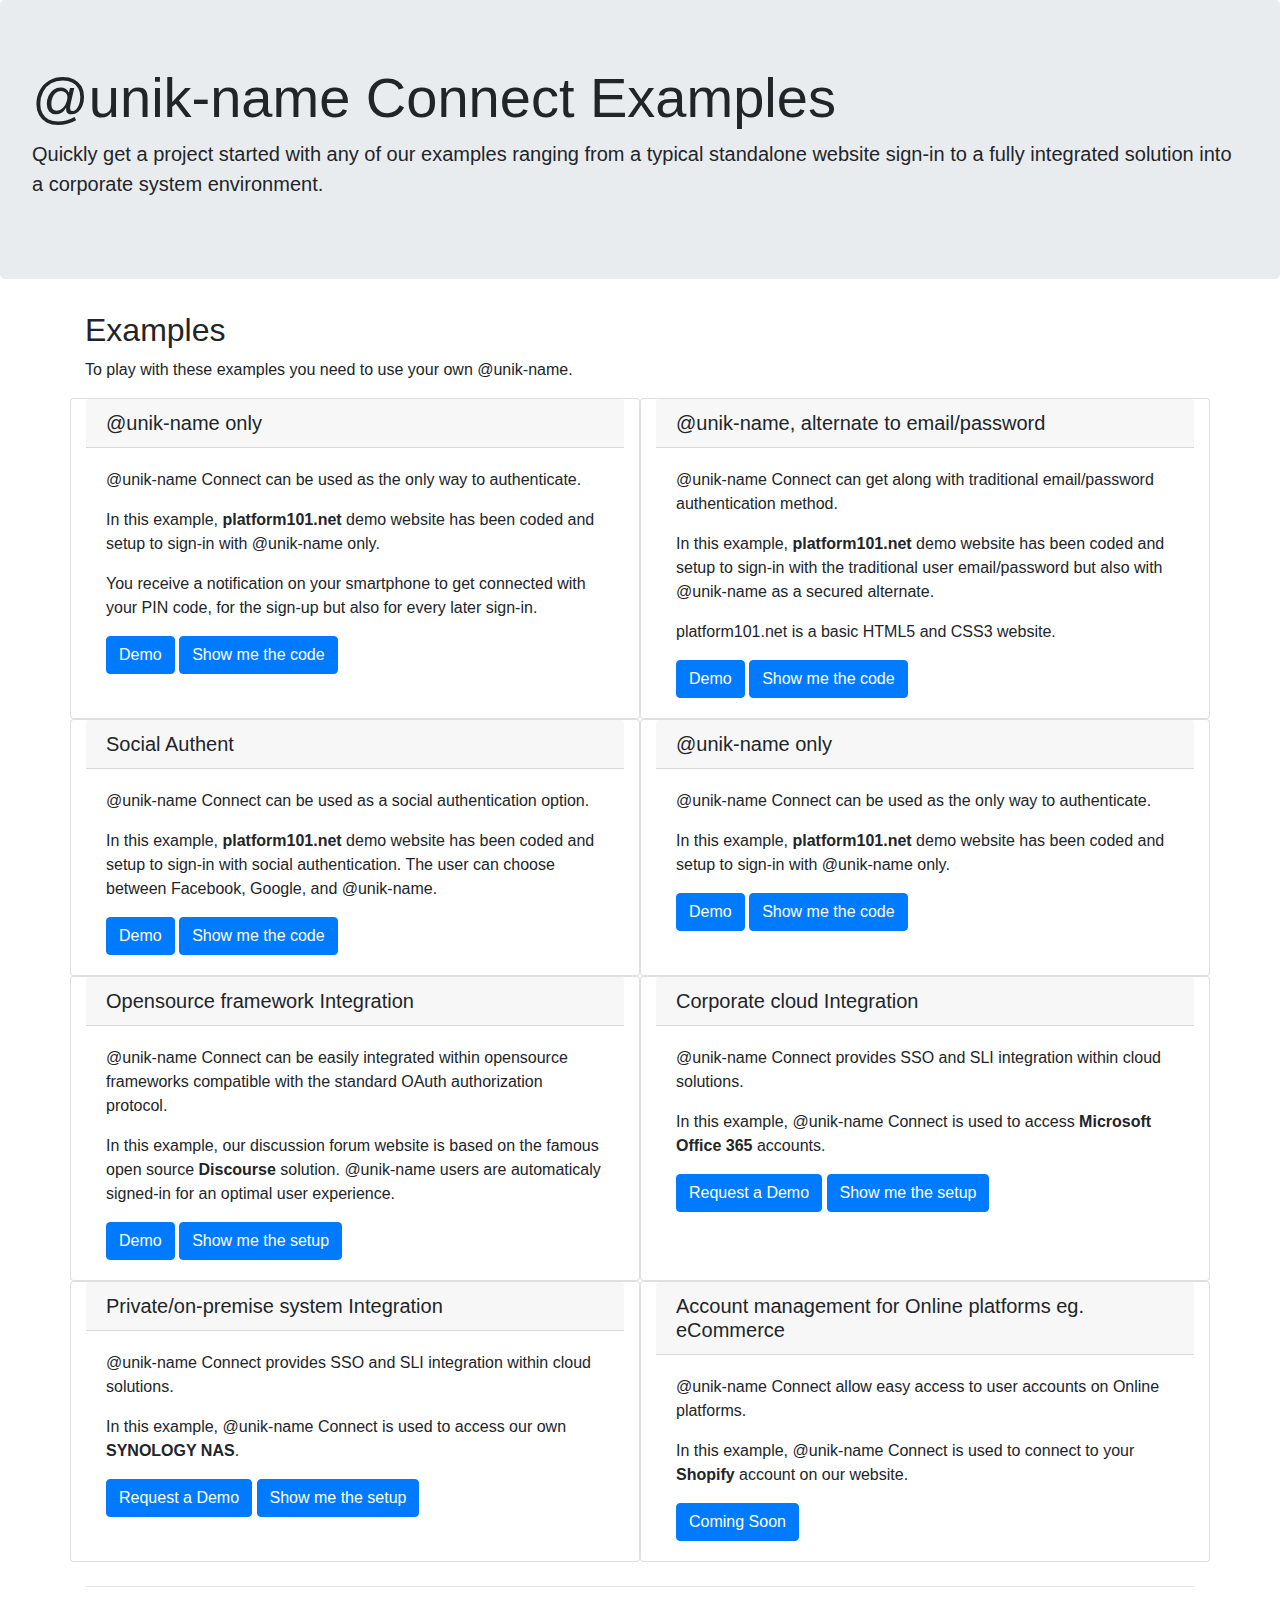
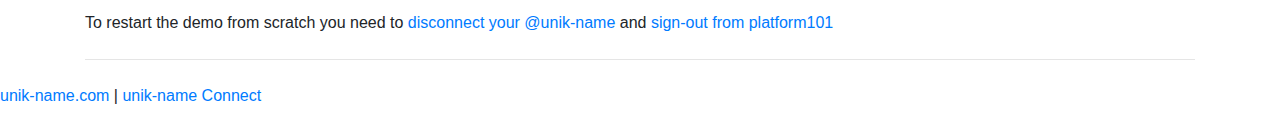
==== examples.html @ 547b2e76 "upgrade showcase & examples" ====
<!DOCTYPE html>

<html lang="en">
  <head>
    <meta charset="utf-8" />
    <meta name="description" content="@unik-name Connect Examples" />
    <meta
      name="keywords"
      content="identity,best ux,plug in,uns,simplicity,crypto simplicity,cybersecurity,security,naming system,universal protocol,public address,digital identifier,blockchain transactions,decentralized applications,decentralized economy,space elephant, human-readable address,crypto exchange,crypto wallet,transactions error"
    />
    <meta property="og:locale" content="en_UK" />
    <meta property="og:type" content="website" />
    <meta property="og:title" content="@unik-name Connect Examples" />
    <title>@unik-name Connect Examples</title>
    <meta property="og:description" content="@unik-name Connect Examples" />

    <meta name="viewport" content="width=device-width, initial-scale=1.0, maximum-scale=1.0, user-scalable=no" />

    <!-- Boostrap -->
    <link
      rel="stylesheet"
      href="https://cdn.jsdelivr.net/npm/bootstrap@4.3.1/dist/css/bootstrap.min.css"
      integrity="sha256-YLGeXaapI0/5IgZopewRJcFXomhRMlYYjugPLSyNjTY="
      crossorigin="anonymous"
    />
    <link rel="stylesheet" type="text/css" href="./styles/style.css">
  </head>

  <body>
    <div class="jumbotron">
      <h1 class="display-4">@unik-name Connect Examples</h1>
      <p class="lead">
        Quickly get a project started with any of our examples ranging from a typical standalone website sign-in to a fully integrated solution into a corporate system environment.
      </p>
    </div>
    <div class="container">
        <div class="row">
          <div class="col">
            <h2>Examples</h2>
            <p>To play with these examples you need to use your own @unik-name.</p>
            <p></p>
          </div>
        </div>

        <div class="row">

            <!-- 1A (blue) @unik-name only, Every time authentication setup -->
            <div id="exemple1d" class="card col-12 col-lg-6">
                <h5 class="card-header">@unik-name only</h5>
                <div class="card-body">
                <p>@unik-name Connect can be used as the only way to authenticate. </p>
                <p>In this example, <b>platform101.net</b> demo website has been coded and setup to sign-in with @unik-name only.</p>
                <P>You receive a notification on your smartphone to get connected with your PIN code, for the sign-up but also for every later sign-in.</P>
                <a href="https://demo-auth.labs.spacelephant.org/?social=false&sli=false" class="btn btn-primary" target="_blank" rel="noopener">Demo</a>
                <a href="#" class="btn btn-primary" target="_blank" rel="noopener">Show me the code</a>
                <!-- ajouter exemple de code-->
                </div>
            </div>

            <!-- 1A alternate to email/password -->
            <div id="exemple1a" class="card col-12 col-lg-6">
                <h5 class="card-header">@unik-name, alternate to email/password</h5>
                <div class="card-body">
                <p>
                    @unik-name Connect can get along with traditional email/password authentication method.</p>
                <p>
                    In this example, <b>platform101.net</b> demo website has been coded and setup to sign-in with the traditional user email/password but also with @unik-name as a secured alternate.
                </p><p>platform101.net is a basic HTML5 and CSS3 website.</p>
                <a href="https://demo-auth.labs.spacelephant.org/?social=false&emailpwd=true" class="btn btn-primary" target="_blank" rel="noopener">Demo</a>
                <a href="#" class="btn btn-primary" target="_blank" rel="noopener">Show me the code</a>
                <!-- ajouter exemple de code-->
                </div>
            </div>

            <!-- 1B Social Authent -->
            <div id="exemple1b" class="card col-12 col-lg-6">
            <h5 class="card-header">Social Authent</h5>
            <div class="card-body">
                <p>
                @unik-name Connect can be used as a social authentication option.</p>
                <p>
                In this example, <b>platform101.net</b> demo website has been coded and setup to sign-in with social authentication. The user can choose between Facebook, Google, and @unik-name.</p>
                <a href="https://demo-auth.labs.spacelephant.org/" class="btn btn-primary" target="_blank" rel="noopener">Demo</a>
                <a href="#" class="btn btn-primary" target="_blank" rel="noopener">Show me the code</a>
                <!-- ajouter exemple de code-->
            </div>
            </div>

            <!-- 1C @unik-name only -->
            <div id="exemple1c" class="card col-12 col-lg-6">
                <h5 class="card-header">@unik-name only</h5>
                <div class="card-body">
                    <p>
                @unik-name Connect can be used as the only way to authenticate.</p>
                <p>
                In this example, <b>platform101.net</b> demo website has been coded and setup to sign-in with @unik-name only.</p>
                <a href="https://demo-auth.labs.spacelephant.org/?social=false" class="btn btn-primary" target="_blank" rel="noopener">Demo</a>
                <a href="#" class="btn btn-primary" target="_blank" rel="noopener">Show me the code</a>
                <!-- ajouter exemple de code-->
            </div>
            </div>

            <!-- 2 opensource frameworks -->
            <div id="exemple2" class="card col-12 col-lg-6">
                <h5 class="card-header">Opensource framework Integration</h5>
                <div class="card-body">
                <p>
                @unik-name Connect can be easily integrated within opensource frameworks compatible with the standard OAuth authorization protocol.</p>
                <p>
                In this example, our discussion forum website is based on the famous open source <b>Discourse</b> solution. @unik-name users are automaticaly signed-in for an optimal user experience.</p>
                <a href="https://forum.unik-name.com" class="btn btn-primary" target="_blank" rel="noopener">Demo</a>
                <a href="#" class="btn btn-primary" target="_blank" rel="noopener">Show me the setup</a>
                <!-- ajouter exemple de code-->
            </div>
            </div>

            <!-- 3 cloud intergation -->
            <div id="exemple3" class="card col-12 col-lg-6">
                <h5 class="card-header">Corporate cloud Integration</h5>
                <div class="card-body">
                <p>
                @unik-name Connect provides SSO and SLI integration within cloud solutions.</p>
                <p>
                In this example, @unik-name Connect is used to access <b>Microsoft Office 365</b> accounts.</p>
                <a href="#" class="btn btn-primary" target="_blank" rel="noopener">Request a Demo</a>
                <a href="#" class="btn btn-primary" target="_blank" rel="noopener">Show me the setup</a>
            </div>
            </div>

            <!-- 4 on-premise intergation -->
            <div id="exemple4" class="card col-12 col-lg-6">
                <h5 class="card-header">Private/on-premise system Integration</h5>
                <div class="card-body">
                <p>
                @unik-name Connect provides SSO and SLI integration within cloud solutions.</p>
                <p>
                In this example, @unik-name Connect is used to access our own <b>SYNOLOGY NAS</b>.</p>
                <a href="#" class="btn btn-primary" target="_blank" rel="noopener">Request a Demo</a>
                <a href="#" class="btn btn-primary" target="_blank" rel="noopener">Show me the setup</a>
            </div>
            </div>

            <!-- 5 online store -->
            <div id="exemple5" class="card col-12 col-lg-6">
                <h5 class="card-header">Account management for Online platforms eg. eCommerce</h5>
                <div class="card-body">
                <p>
                @unik-name Connect allow easy access to user accounts on Online platforms.</p>
                <p>
                In this example, @unik-name Connect is used to connect to your <b>Shopify</b> account on our website.</p>
                <a href="#" class="btn btn-primary" target="_blank" rel="noopener">Coming Soon</a>
                </div>
            </div>


            <!--<div class="card col-12 col-sm-6 col-lg-4">
            <h5 class="card-header">Featured</h5>
            <div class="card-body">
                <h5 class="card-title">Special title treatment</h5>
                <p class="card-text">With supporting text below as a natural lead-in to additional content.</p>
                <a href="#" class="btn btn-primary">Go somewhere</a>
            </div>
            </div>-->
            <div class="col">
                <hr class="my-4" />
                <p>To restart the demo from scratch you need to <a href="#" role="button">disconnect your @unik-name</a> and <a href="#" role="button">sign-out from platform101</a></p>
                <hr class="my-4" />
            </div>
        </div>
    </div>
    <footer>
      <p>
      <a href="http://www.unik-name.com" target="_blank">unik-name.com</a>&nbsp;|&nbsp;<a href="/">unik-name Connect</a>
    </p>
  </footer>
  </body>
</html>
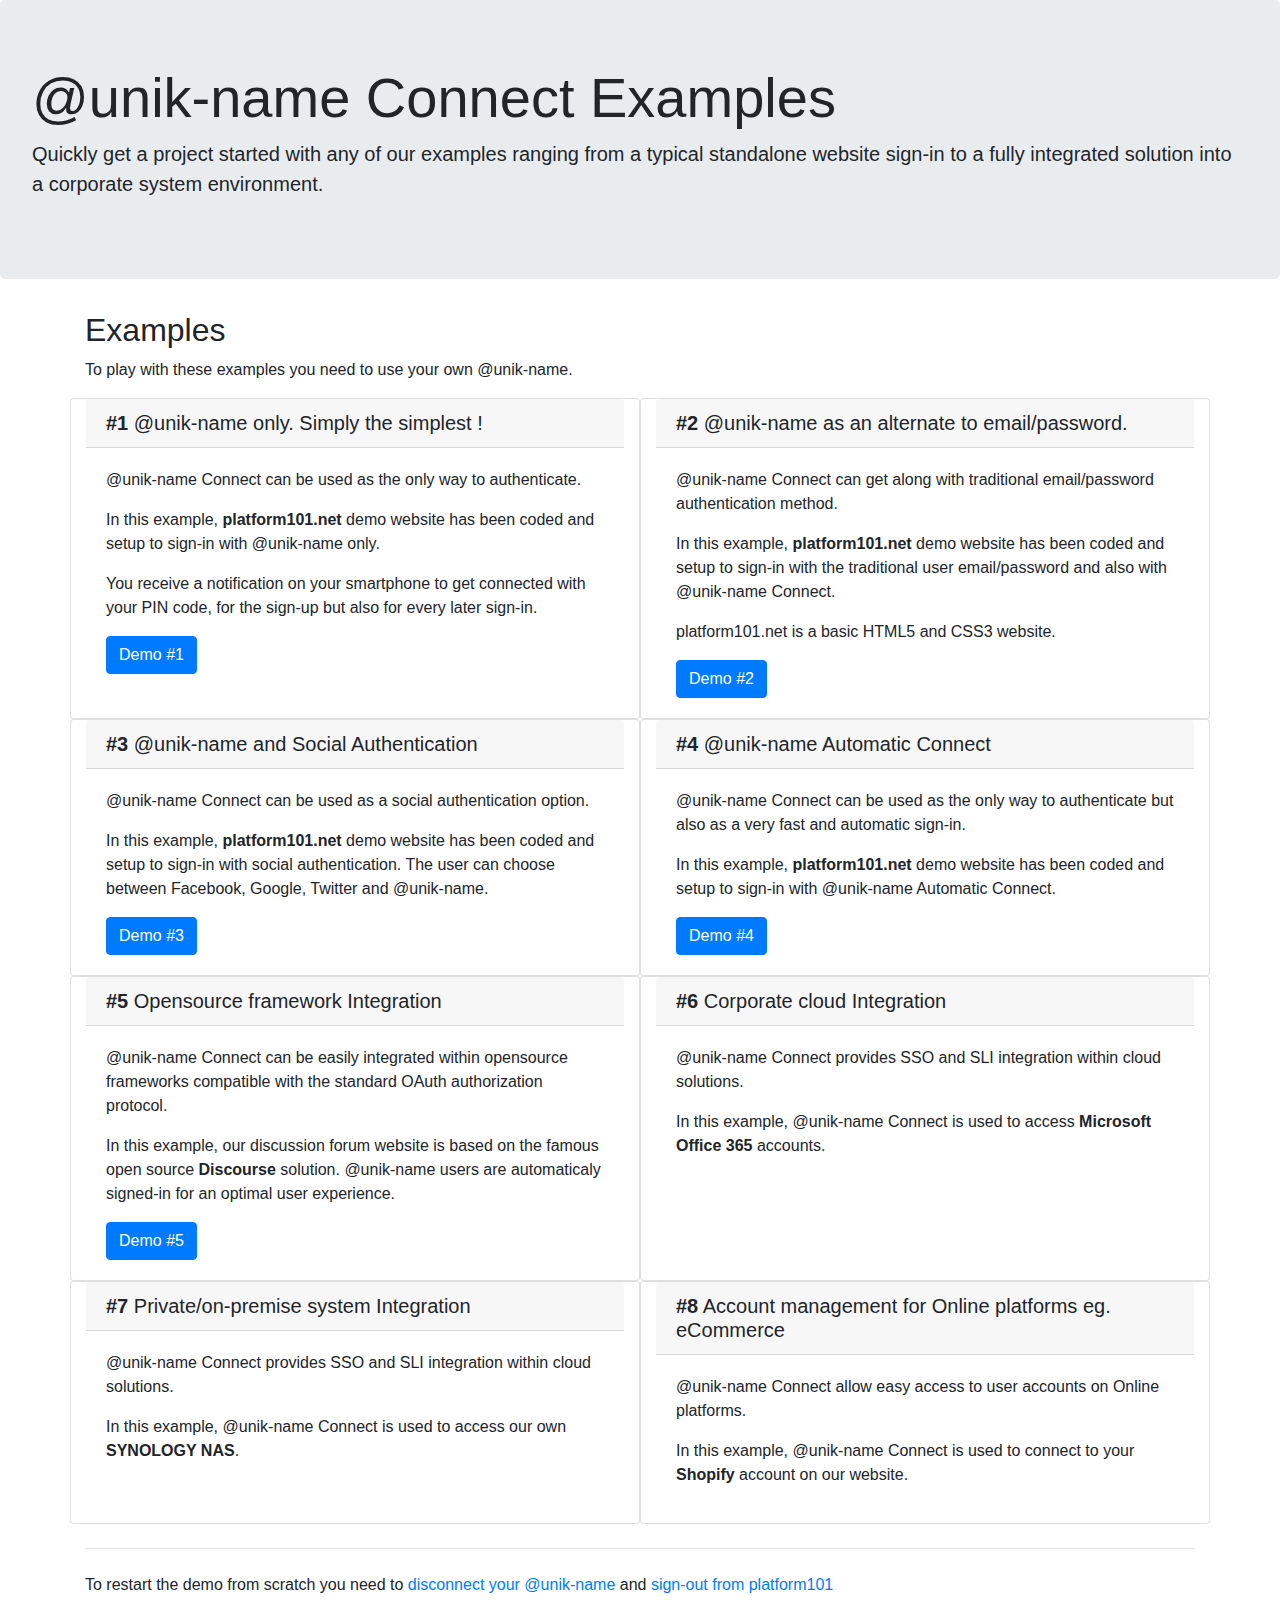
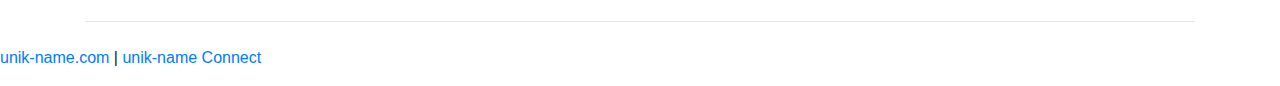
==== commit 8417b134: "feat: Hide unused buttons" ====
--- a/examples.html
+++ b/examples.html
@@ -44,123 +44,114 @@
 
         <div class="row">
 
-            <!-- 1A (blue) @unik-name only, Every time authentication setup -->
-            <div id="exemple1d" class="card col-12 col-lg-6">
-                <h5 class="card-header">@unik-name only</h5>
+            <!-- 1A @unik-name only -->
+            <!-- Every time authentication setup (blue) -->
+            <div id="exemple1" class="card col-12 col-lg-6">
+                <h5 class="card-header"><b>#1</b> @unik-name only. Simply the simplest !</h5>
                 <div class="card-body">
                 <p>@unik-name Connect can be used as the only way to authenticate. </p>
                 <p>In this example, <b>platform101.net</b> demo website has been coded and setup to sign-in with @unik-name only.</p>
                 <P>You receive a notification on your smartphone to get connected with your PIN code, for the sign-up but also for every later sign-in.</P>
-                <a href="https://demo-auth.labs.spacelephant.org/?social=false&sli=false" class="btn btn-primary" target="_blank" rel="noopener">Demo</a>
-                <a href="#" class="btn btn-primary" target="_blank" rel="noopener">Show me the code</a>
+                <a href="https://demo-auth.labs.spacelephant.org/?social=false&sli=false" class="btn btn-primary" target="_blank" rel="noopener">Demo #1</a>
+                <!-- <a href="#" class="btn btn-primary" target="_blank" rel="noopener">Show me the code</a> -->
                 <!-- ajouter exemple de code-->
                 </div>
             </div>
 
-            <!-- 1A alternate to email/password -->
-            <div id="exemple1a" class="card col-12 col-lg-6">
-                <h5 class="card-header">@unik-name, alternate to email/password</h5>
+            <!-- 1B alternate to email/password -->
+            <div id="exemple2" class="card col-12 col-lg-6">
+                <h5 class="card-header"><b>#2</b> @unik-name as an alternate to email/password.</h5>
                 <div class="card-body">
                 <p>
                     @unik-name Connect can get along with traditional email/password authentication method.</p>
                 <p>
-                    In this example, <b>platform101.net</b> demo website has been coded and setup to sign-in with the traditional user email/password but also with @unik-name as a secured alternate.
-                </p><p>platform101.net is a basic HTML5 and CSS3 website.</p>
-                <a href="https://demo-auth.labs.spacelephant.org/?social=false&emailpwd=true" class="btn btn-primary" target="_blank" rel="noopener">Demo</a>
-                <a href="#" class="btn btn-primary" target="_blank" rel="noopener">Show me the code</a>
+                    In this example, <b>platform101.net</b> demo website has been coded and setup to sign-in with the traditional user email/password and also with @unik-name Connect.
+                </p>platform101.net is a basic HTML5 and CSS3 website.</p>
+                <a href="https://demo-auth.labs.spacelephant.org/?social=false&emailpwd=true" class="btn btn-primary" target="_blank" rel="noopener">Demo #2</a>
+                <!-- <a href="#" class="btn btn-primary" target="_blank" rel="noopener">Show me the code</a> -->
                 <!-- ajouter exemple de code-->
                 </div>
             </div>
 
-            <!-- 1B Social Authent -->
-            <div id="exemple1b" class="card col-12 col-lg-6">
-            <h5 class="card-header">Social Authent</h5>
+            <!-- 1C @unik-name and Social Authent -->
+            <div id="exemple3" class="card col-12 col-lg-6">
+            <h5 class="card-header"><b>#3</b> @unik-name and Social Authentication</h5>
             <div class="card-body">
                 <p>
                 @unik-name Connect can be used as a social authentication option.</p>
                 <p>
-                In this example, <b>platform101.net</b> demo website has been coded and setup to sign-in with social authentication. The user can choose between Facebook, Google, and @unik-name.</p>
-                <a href="https://demo-auth.labs.spacelephant.org/" class="btn btn-primary" target="_blank" rel="noopener">Demo</a>
-                <a href="#" class="btn btn-primary" target="_blank" rel="noopener">Show me the code</a>
+                In this example, <b>platform101.net</b> demo website has been coded and setup to sign-in with social authentication. The user can choose between Facebook, Google, Twitter and @unik-name.</p>
+                <a href="https://demo-auth.labs.spacelephant.org/" class="btn btn-primary" target="_blank" rel="noopener">Demo #3</a>
+                <!-- <a href="#" class="btn btn-primary" target="_blank" rel="noopener">Show me the code</a> -->
                 <!-- ajouter exemple de code-->
             </div>
             </div>
 
-            <!-- 1C @unik-name only -->
-            <div id="exemple1c" class="card col-12 col-lg-6">
-                <h5 class="card-header">@unik-name only</h5>
+            <!-- 1D @unik-name automatic connect -->
+            <div id="exemple4" class="card col-12 col-lg-6">
+                <h5 class="card-header"><b>#4</b> @unik-name Automatic Connect</h5>
                 <div class="card-body">
-                    <p>
-                @unik-name Connect can be used as the only way to authenticate.</p>
-                <p>
-                In this example, <b>platform101.net</b> demo website has been coded and setup to sign-in with @unik-name only.</p>
-                <a href="https://demo-auth.labs.spacelephant.org/?social=false" class="btn btn-primary" target="_blank" rel="noopener">Demo</a>
-                <a href="#" class="btn btn-primary" target="_blank" rel="noopener">Show me the code</a>
+                <p>@unik-name Connect can be used as the only way to authenticate but also as a very fast and automatic sign-in.</p>
+                <p>In this example, <b>platform101.net</b> demo website has been coded and setup to sign-in with @unik-name Automatic Connect.</p>
+                <p></p>
+                <a href="https://demo-auth.labs.spacelephant.org/?social=false" class="btn btn-primary" target="_blank" rel="noopener">Demo #4</a>
+                <!-- <a href="#" class="btn btn-primary" target="_blank" rel="noopener">Show me the code</a> -->
                 <!-- ajouter exemple de code-->
             </div>
             </div>
 
             <!-- 2 opensource frameworks -->
-            <div id="exemple2" class="card col-12 col-lg-6">
-                <h5 class="card-header">Opensource framework Integration</h5>
+            <div id="example5" class="card col-12 col-lg-6">
+                <h5 class="card-header"><b>#5</b> Opensource framework Integration</h5>
                 <div class="card-body">
                 <p>
                 @unik-name Connect can be easily integrated within opensource frameworks compatible with the standard OAuth authorization protocol.</p>
                 <p>
                 In this example, our discussion forum website is based on the famous open source <b>Discourse</b> solution. @unik-name users are automaticaly signed-in for an optimal user experience.</p>
-                <a href="https://forum.unik-name.com" class="btn btn-primary" target="_blank" rel="noopener">Demo</a>
-                <a href="#" class="btn btn-primary" target="_blank" rel="noopener">Show me the setup</a>
+                <a href="https://forum.unik-name.com" class="btn btn-primary" target="_blank" rel="noopener">Demo #5</a>
+                <!-- <a href="#" class="btn btn-primary" target="_blank" rel="noopener">Show me the setup</a> -->
                 <!-- ajouter exemple de code-->
             </div>
             </div>
 
             <!-- 3 cloud intergation -->
-            <div id="exemple3" class="card col-12 col-lg-6">
-                <h5 class="card-header">Corporate cloud Integration</h5>
+            <div id="example6" class="card col-12 col-lg-6">
+                <h5 class="card-header"><b>#6</b> Corporate cloud Integration</h5>
                 <div class="card-body">
                 <p>
                 @unik-name Connect provides SSO and SLI integration within cloud solutions.</p>
                 <p>
                 In this example, @unik-name Connect is used to access <b>Microsoft Office 365</b> accounts.</p>
-                <a href="#" class="btn btn-primary" target="_blank" rel="noopener">Request a Demo</a>
-                <a href="#" class="btn btn-primary" target="_blank" rel="noopener">Show me the setup</a>
+                <!-- <a href="#" class="btn btn-primary" target="_blank" rel="noopener">Request a Demo</a> -->
+                <!-- <a href="#" class="btn btn-primary" target="_blank" rel="noopener">Show me the setup</a> -->
             </div>
             </div>
 
             <!-- 4 on-premise intergation -->
-            <div id="exemple4" class="card col-12 col-lg-6">
-                <h5 class="card-header">Private/on-premise system Integration</h5>
+            <div id="example7" class="card col-12 col-lg-6">
+                <h5 class="card-header"><b>#7</b> Private/on-premise system Integration</h5>
                 <div class="card-body">
                 <p>
                 @unik-name Connect provides SSO and SLI integration within cloud solutions.</p>
                 <p>
                 In this example, @unik-name Connect is used to access our own <b>SYNOLOGY NAS</b>.</p>
-                <a href="#" class="btn btn-primary" target="_blank" rel="noopener">Request a Demo</a>
-                <a href="#" class="btn btn-primary" target="_blank" rel="noopener">Show me the setup</a>
+                <!-- <a href="#" class="btn btn-primary" target="_blank" rel="noopener">Request a Demo</a> -->
+                <!-- <a href="#" class="btn btn-primary" target="_blank" rel="noopener">Show me the setup</a> -->
             </div>
             </div>
 
             <!-- 5 online store -->
-            <div id="exemple5" class="card col-12 col-lg-6">
-                <h5 class="card-header">Account management for Online platforms eg. eCommerce</h5>
+            <div id="example8" class="card col-12 col-lg-6">
+                <h5 class="card-header"><b>#8</b> Account management for Online platforms eg. eCommerce</h5>
                 <div class="card-body">
                 <p>
                 @unik-name Connect allow easy access to user accounts on Online platforms.</p>
                 <p>
                 In this example, @unik-name Connect is used to connect to your <b>Shopify</b> account on our website.</p>
-                <a href="#" class="btn btn-primary" target="_blank" rel="noopener">Coming Soon</a>
+                <!-- <a href="#" class="btn btn-primary" target="_blank" rel="noopener">Coming Soon</a> -->
                 </div>
             </div>
 
-
-            <!--<div class="card col-12 col-sm-6 col-lg-4">
-            <h5 class="card-header">Featured</h5>
-            <div class="card-body">
-                <h5 class="card-title">Special title treatment</h5>
-                <p class="card-text">With supporting text below as a natural lead-in to additional content.</p>
-                <a href="#" class="btn btn-primary">Go somewhere</a>
-            </div>
-            </div>-->
             <div class="col">
                 <hr class="my-4" />
                 <p>To restart the demo from scratch you need to <a href="#" role="button">disconnect your @unik-name</a> and <a href="#" role="button">sign-out from platform101</a></p>
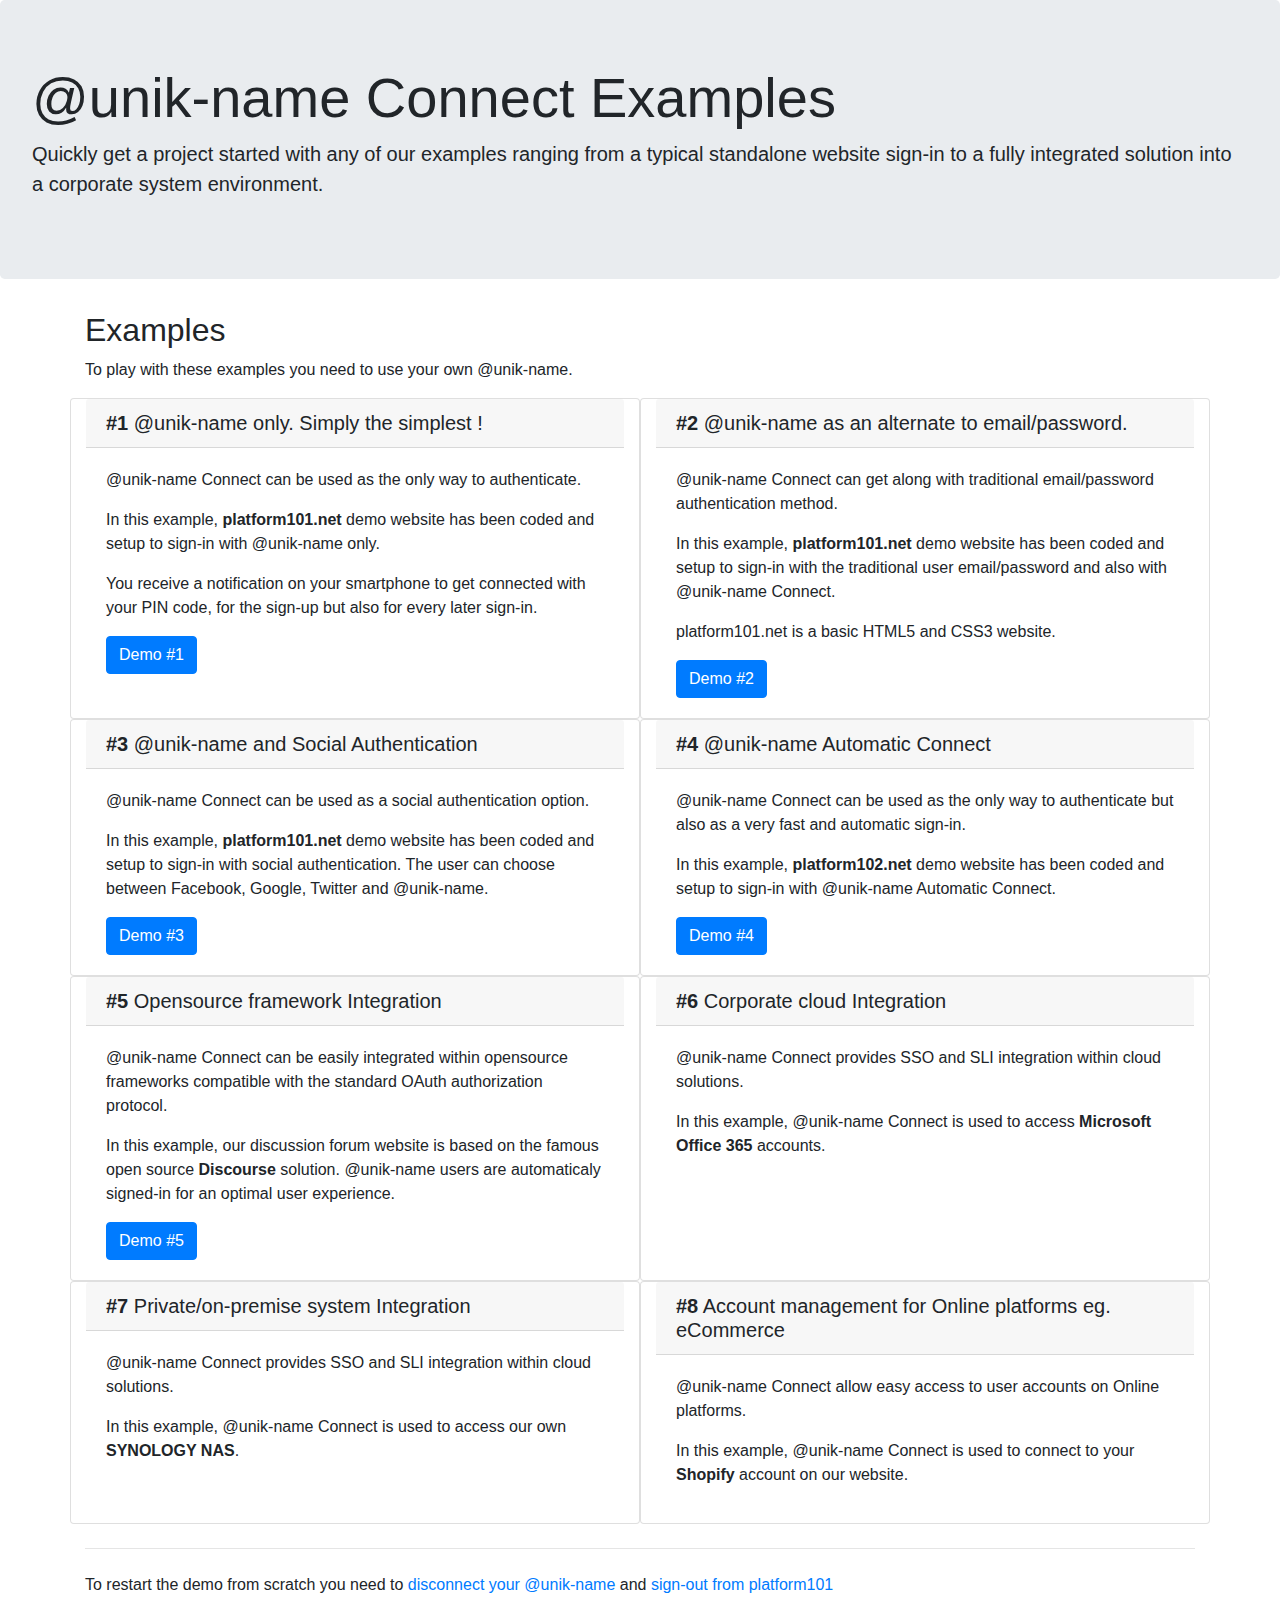
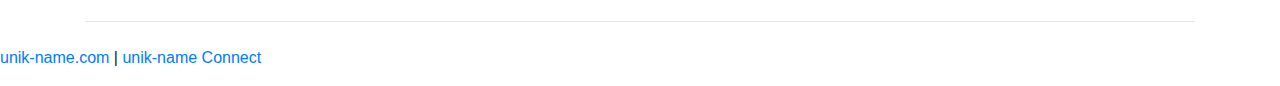
==== commit 16e984b3: "feat: update demo links to platform10x.net" ====
--- a/examples.html
+++ b/examples.html
@@ -23,6 +23,9 @@
       integrity="sha256-YLGeXaapI0/5IgZopewRJcFXomhRMlYYjugPLSyNjTY="
       crossorigin="anonymous"
     />
+
+    <link rel="stylesheet" href="https://use.fontawesome.com/releases/v5.9.0/css/all.css">
+
     <link rel="stylesheet" type="text/css" href="./styles/style.css">
   </head>
 
@@ -52,8 +55,11 @@
                 <p>@unik-name Connect can be used as the only way to authenticate. </p>
                 <p>In this example, <b>platform101.net</b> demo website has been coded and setup to sign-in with @unik-name only.</p>
                 <P>You receive a notification on your smartphone to get connected with your PIN code, for the sign-up but also for every later sign-in.</P>
-                <a href="https://demo-auth.labs.spacelephant.org/?social=false&sli=false" class="btn btn-primary" target="_blank" rel="noopener">Demo #1</a>
-                <!-- <a href="#" class="btn btn-primary" target="_blank" rel="noopener">Show me the code</a> -->
+                <a href="https://www.platform101.net/?sli=false" class="btn btn-primary" target="_blank" rel="noopener">Demo #1</a>
+                <!-- <a href="#" class="btn btn-primary" target="_blank" rel="noopener">
+                  <i class="fab fa-github"></i>
+                  Show me the code
+                </a> -->
                 <!-- ajouter exemple de code-->
                 </div>
             </div>
@@ -67,8 +73,11 @@
                 <p>
                     In this example, <b>platform101.net</b> demo website has been coded and setup to sign-in with the traditional user email/password and also with @unik-name Connect.
                 </p>platform101.net is a basic HTML5 and CSS3 website.</p>
-                <a href="https://demo-auth.labs.spacelephant.org/?social=false&emailpwd=true" class="btn btn-primary" target="_blank" rel="noopener">Demo #2</a>
-                <!-- <a href="#" class="btn btn-primary" target="_blank" rel="noopener">Show me the code</a> -->
+                <a href="https://www.platform101.net/connectEmail" class="btn btn-primary" target="_blank" rel="noopener">Demo #2</a>
+                <!-- <a href="#" class="btn btn-primary" target="_blank" rel="noopener">
+                  <i class="fab fa-github"></i>
+                  Show me the code
+                </a> -->
                 <!-- ajouter exemple de code-->
                 </div>
             </div>
@@ -81,8 +90,11 @@
                 @unik-name Connect can be used as a social authentication option.</p>
                 <p>
                 In this example, <b>platform101.net</b> demo website has been coded and setup to sign-in with social authentication. The user can choose between Facebook, Google, Twitter and @unik-name.</p>
-                <a href="https://demo-auth.labs.spacelephant.org/" class="btn btn-primary" target="_blank" rel="noopener">Demo #3</a>
-                <!-- <a href="#" class="btn btn-primary" target="_blank" rel="noopener">Show me the code</a> -->
+                <a href="https://www.platform101.net/connectSocialAuthent" class="btn btn-primary" target="_blank" rel="noopener">Demo #3</a>
+                <!-- <a href="#" class="btn btn-primary" target="_blank" rel="noopener">
+                  <i class="fab fa-github"></i>
+                  Show me the code
+                </a> -->
                 <!-- ajouter exemple de code-->
             </div>
             </div>
@@ -92,10 +104,13 @@
                 <h5 class="card-header"><b>#4</b> @unik-name Automatic Connect</h5>
                 <div class="card-body">
                 <p>@unik-name Connect can be used as the only way to authenticate but also as a very fast and automatic sign-in.</p>
-                <p>In this example, <b>platform101.net</b> demo website has been coded and setup to sign-in with @unik-name Automatic Connect.</p>
+                <p>In this example, <b>platform102.net</b> demo website has been coded and setup to sign-in with @unik-name Automatic Connect.</p>
                 <p></p>
-                <a href="https://demo-auth.labs.spacelephant.org/?social=false" class="btn btn-primary" target="_blank" rel="noopener">Demo #4</a>
-                <!-- <a href="#" class="btn btn-primary" target="_blank" rel="noopener">Show me the code</a> -->
+                <a href="https://www.platform102.net/" class="btn btn-primary" target="_blank" rel="noopener">Demo #4</a>
+                <!-- <a href="#" class="btn btn-primary" target="_blank" rel="noopener">
+                  <i class="fab fa-github"></i>
+                  Show me the code
+                </a> -->
                 <!-- ajouter exemple de code-->
             </div>
             </div>
@@ -109,7 +124,10 @@
                 <p>
                 In this example, our discussion forum website is based on the famous open source <b>Discourse</b> solution. @unik-name users are automaticaly signed-in for an optimal user experience.</p>
                 <a href="https://forum.unik-name.com" class="btn btn-primary" target="_blank" rel="noopener">Demo #5</a>
-                <!-- <a href="#" class="btn btn-primary" target="_blank" rel="noopener">Show me the setup</a> -->
+                <!-- <a href="#" class="btn btn-primary" target="_blank" rel="noopener">
+                  <i class="fab fa-github"></i>
+                  Show me the setup
+                </a> -->
                 <!-- ajouter exemple de code-->
             </div>
             </div>
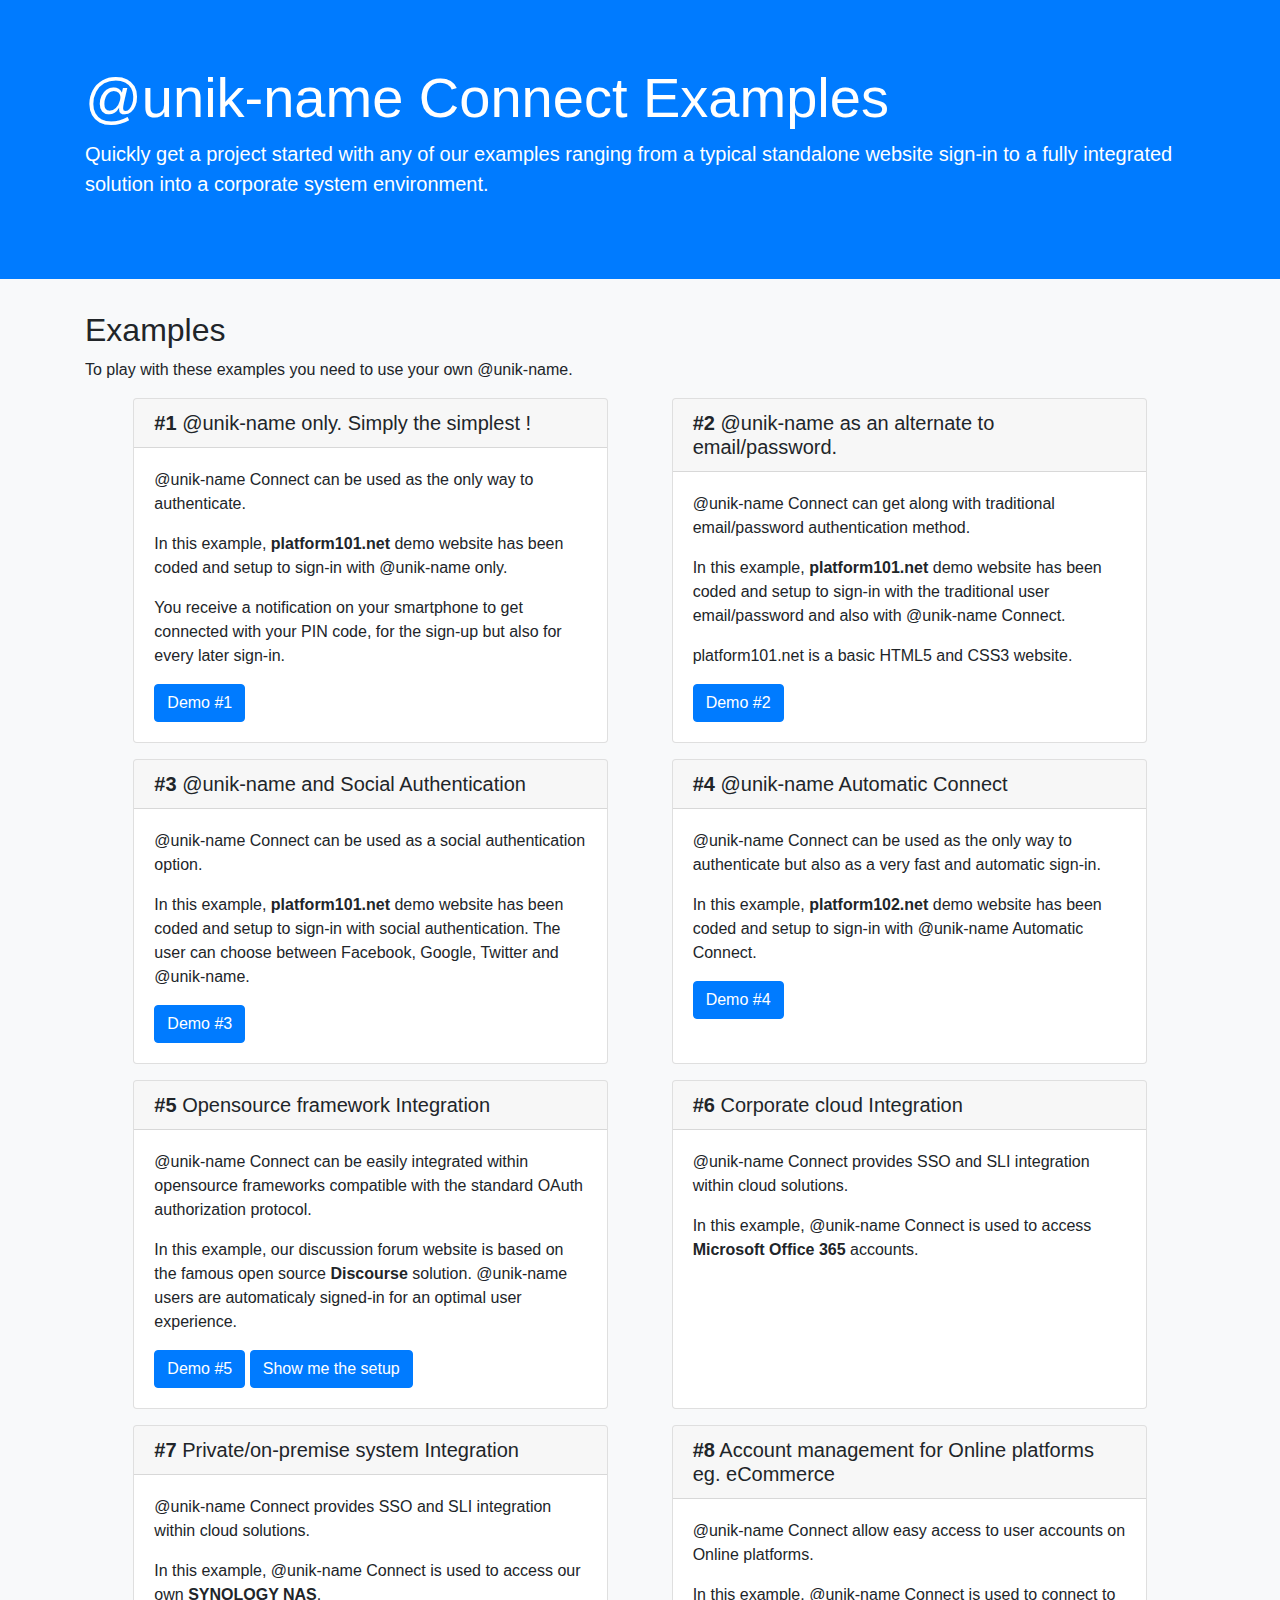
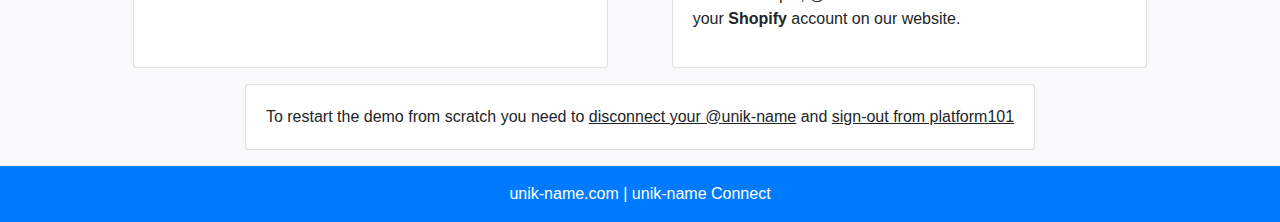
==== commit 570d9457: "feat: improve style" ====
--- a/examples.html
+++ b/examples.html
@@ -27,14 +27,17 @@
     <link rel="stylesheet" href="https://use.fontawesome.com/releases/v5.9.0/css/all.css">
 
     <link rel="stylesheet" type="text/css" href="./styles/style.css">
+
   </head>
 
-  <body>
-    <div class="jumbotron">
-      <h1 class="display-4">@unik-name Connect Examples</h1>
-      <p class="lead">
-        Quickly get a project started with any of our examples ranging from a typical standalone website sign-in to a fully integrated solution into a corporate system environment.
-      </p>
+  <body class="bg-light">
+    <div class="jumbotron jumbotron-fluid bg-primary text-white">
+      <div class="container container-fluid">
+        <h1 class="display-4">@unik-name Connect Examples</h1>
+        <p class="lead">
+          Quickly get a project started with any of our examples ranging from a typical standalone website sign-in to a fully integrated solution into a corporate system environment.
+        </p>
+      </div>
     </div>
     <div class="container">
         <div class="row">
@@ -45,11 +48,11 @@
           </div>
         </div>
 
-        <div class="row">
+        <div class="row" style="justify-content: space-evenly">
 
             <!-- 1A @unik-name only -->
             <!-- Every time authentication setup (blue) -->
-            <div id="exemple1" class="card col-12 col-lg-6">
+            <div id="exemple1" class="card col-12 col-lg-5">
                 <h5 class="card-header"><b>#1</b> @unik-name only. Simply the simplest !</h5>
                 <div class="card-body">
                 <p>@unik-name Connect can be used as the only way to authenticate. </p>
@@ -65,7 +68,7 @@
             </div>
 
             <!-- 1B alternate to email/password -->
-            <div id="exemple2" class="card col-12 col-lg-6">
+            <div id="exemple2" class="card col-12 col-lg-5">
                 <h5 class="card-header"><b>#2</b> @unik-name as an alternate to email/password.</h5>
                 <div class="card-body">
                 <p>
@@ -83,7 +86,7 @@
             </div>
 
             <!-- 1C @unik-name and Social Authent -->
-            <div id="exemple3" class="card col-12 col-lg-6">
+            <div id="exemple3" class="card col-12 col-lg-5">
             <h5 class="card-header"><b>#3</b> @unik-name and Social Authentication</h5>
             <div class="card-body">
                 <p>
@@ -100,7 +103,7 @@
             </div>
 
             <!-- 1D @unik-name automatic connect -->
-            <div id="exemple4" class="card col-12 col-lg-6">
+            <div id="exemple4" class="card col-12 col-lg-5">
                 <h5 class="card-header"><b>#4</b> @unik-name Automatic Connect</h5>
                 <div class="card-body">
                 <p>@unik-name Connect can be used as the only way to authenticate but also as a very fast and automatic sign-in.</p>
@@ -116,7 +119,7 @@
             </div>
 
             <!-- 2 opensource frameworks -->
-            <div id="example5" class="card col-12 col-lg-6">
+            <div id="example5" class="card col-12 col-lg-5">
                 <h5 class="card-header"><b>#5</b> Opensource framework Integration</h5>
                 <div class="card-body">
                 <p>
@@ -124,16 +127,48 @@
                 <p>
                 In this example, our discussion forum website is based on the famous open source <b>Discourse</b> solution. @unik-name users are automaticaly signed-in for an optimal user experience.</p>
                 <a href="https://forum.unik-name.com" class="btn btn-primary" target="_blank" rel="noopener">Demo #5</a>
-                <!-- <a href="#" class="btn btn-primary" target="_blank" rel="noopener">
-                  <i class="fab fa-github"></i>
+                <a class="btn btn-primary" data-toggle="collapse" href="#example5-setup" role="button" aria-expanded="false" aria-controls="example5-setup">
                   Show me the setup
-                </a> -->
-                <!-- ajouter exemple de code-->
+                </a>
+                <div class="collapse" id="example5-setup">
+                  <div class="card bg-secondary text-white mt-3">
+                    <div class="card-body">
+                      <h5>Requirements:</h5>
+                      <ul>
+                        <li>
+                            you must have <a href="https://meta.discourse.org/t/install-plugins-in-discourse/19157"><u>installed</u></a> the <a href="https://github.com/discourse/discourse-openid-connect"><u>oidc plugin</u></a>
+                        </li>
+                        <li> you must be connected as admin </li>
+                      </ul>
+                      <h5>Setup:</h5>
+                      <ol>
+                        <li>Go to your account preferences</li>
+                        <li>Then in admin pannel</li>
+                        <li>And finally in site settings (Settings tab)</li>
+                        <li>look for <code>openid connect</code> settings <i>(a.k.a oidc)</i></li>
+                        <li><code>oidc enabled</code>: check the box</li>
+                        <li><code>oidc discovery document</code>: https://auth.alza.unik-name.io/oidc/.well-known</li>
+                        <li><code>oidc client id</code>: generate and fill the input</li>
+                        <li><code>oidc client secret</code>: generate and fill the input</li>
+                        <li><code>oidc authorize scope</code>: keep openid only</li>
+                        <li>
+                          Finally, <a href="mailto:developers@spacelephant.org">email us</a> your 
+                          <ul>
+                            <li><code>client id</code></li>
+                            <li><code>client secret</code></li>
+                            <li>forum url</li>
+                          </ul>
+                          We'll add your site to our service providers list and ping as soon as it's done.
+                        </li>
+                      </ol>
+                    </div>
+                  </div>
+                </div>
             </div>
             </div>
 
             <!-- 3 cloud intergation -->
-            <div id="example6" class="card col-12 col-lg-6">
+            <div id="example6" class="card col-12 col-lg-5">
                 <h5 class="card-header"><b>#6</b> Corporate cloud Integration</h5>
                 <div class="card-body">
                 <p>
@@ -146,7 +181,7 @@
             </div>
 
             <!-- 4 on-premise intergation -->
-            <div id="example7" class="card col-12 col-lg-6">
+            <div id="example7" class="card col-12 col-lg-5">
                 <h5 class="card-header"><b>#7</b> Private/on-premise system Integration</h5>
                 <div class="card-body">
                 <p>
@@ -159,7 +194,7 @@
             </div>
 
             <!-- 5 online store -->
-            <div id="example8" class="card col-12 col-lg-6">
+            <div id="example8" class="card col-12 col-lg-5">
                 <h5 class="card-header"><b>#8</b> Account management for Online platforms eg. eCommerce</h5>
                 <div class="card-body">
                 <p>
@@ -169,18 +204,20 @@
                 <!-- <a href="#" class="btn btn-primary" target="_blank" rel="noopener">Coming Soon</a> -->
                 </div>
             </div>
-
-            <div class="col">
-                <hr class="my-4" />
-                <p>To restart the demo from scratch you need to <a href="#" role="button">disconnect your @unik-name</a> and <a href="#" role="button">sign-out from platform101</a></p>
-                <hr class="my-4" />
-            </div>
-        </div>
+          </div>
+
+            <div class="row" style="justify-content: center">
+              <div class="card">
+                <div class="card-body">
+                  To restart the demo from scratch you need to <a href="#" role="button">disconnect your @unik-name</a> and <a href="#" role="button">sign-out from platform101</a>
+                </div>
+              </div>
+            </div>
     </div>
-    <footer>
-      <p>
-      <a href="http://www.unik-name.com" target="_blank">unik-name.com</a>&nbsp;|&nbsp;<a href="/">unik-name Connect</a>
-    </p>
+  <footer class="bg-primary text-white p-3">
+    <a href="http://www.unik-name.com" target="_blank">unik-name.com</a>&nbsp;|&nbsp;<a href="/">unik-name Connect</a>
   </footer>
+  <script src="https://cdn.jsdelivr.net/npm/jquery@3.4.1/dist/jquery.slim.min.js" integrity="sha256-pasqAKBDmFT4eHoN2ndd6lN370kFiGUFyTiUHWhU7k8=" crossorigin="anonymous"></script>
+  <script src="https://cdn.jsdelivr.net/npm/bootstrap@4.3.1/dist/js/bootstrap.bundle.min.js" integrity="sha256-fzFFyH01cBVPYzl16KT40wqjhgPtq6FFUB6ckN2+GGw=" crossorigin="anonymous"></script>
   </body>
 </html>
--- a/styles/style.css
+++ b/styles/style.css
@@ -0,0 +1,35 @@
+.lead{
+  font-weight: lighter;
+}
+
+.card {
+  margin-bottom: 1rem;
+  padding:0;
+}
+
+footer {
+  display: flex;
+  align-items: center;
+  justify-content: center;
+  text-decoration: inherit;
+}
+
+footer a,
+footer a:active,
+footer a:hover,
+footer a:focus,
+footer a:visited {
+  text-decoration: none !important;
+}
+
+code {
+  color: #ffc107
+}
+
+a:not(.btn){
+  text-decoration: underline;
+  color: inherit;
+}
+a:not(.btn):hover {
+  color:#cecece;
+}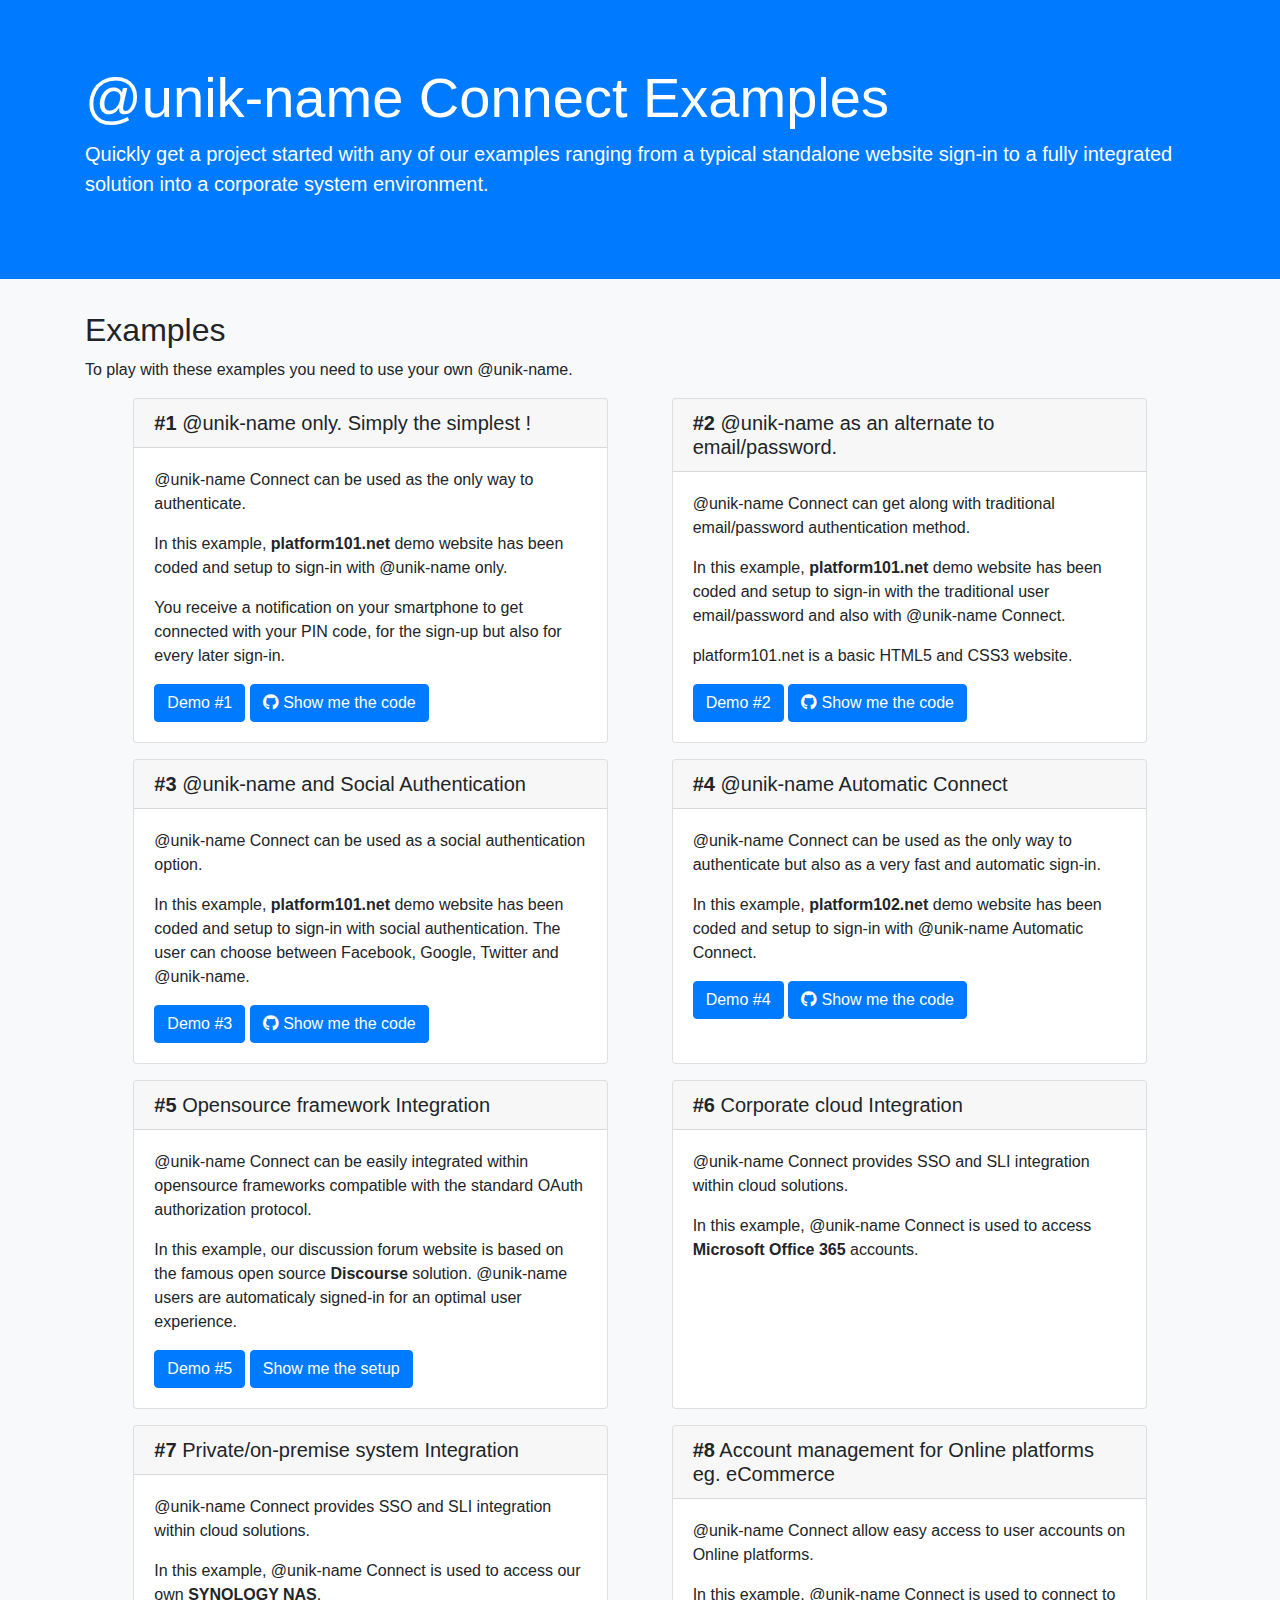
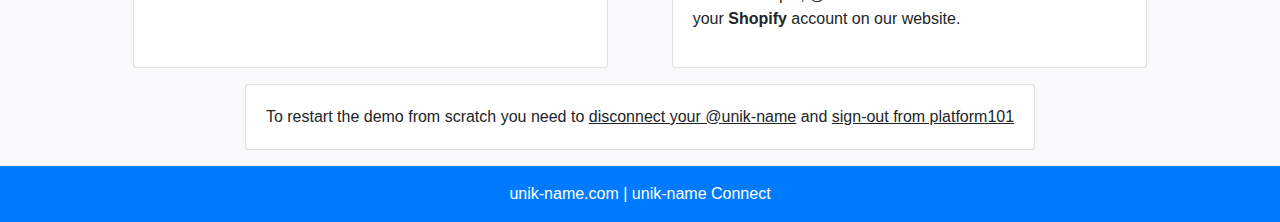
==== commit 19904721: "feat: direct link to platform101 root url" ====
--- a/examples.html
+++ b/examples.html
@@ -58,12 +58,11 @@
                 <p>@unik-name Connect can be used as the only way to authenticate. </p>
                 <p>In this example, <b>platform101.net</b> demo website has been coded and setup to sign-in with @unik-name only.</p>
                 <P>You receive a notification on your smartphone to get connected with your PIN code, for the sign-up but also for every later sign-in.</P>
-                <a href="https://www.platform101.net/?sli=false" class="btn btn-primary" target="_blank" rel="noopener">Demo #1</a>
-                <!-- <a href="#" class="btn btn-primary" target="_blank" rel="noopener">
-                  <i class="fab fa-github"></i>
-                  Show me the code
-                </a> -->
-                <!-- ajouter exemple de code-->
+                <a href="https://www.platform101.net/" class="btn btn-primary" target="_blank" rel="noopener">Demo #1</a>
+                <a href="https://github.com/unik-name/platform10x.net/blob/35498f0b9bea3f62426f6c2a4346629df4f8c27b/server.js" class="btn btn-primary" target="_blank" rel="noopener">
+                  <i class="fab fa-github"></i>
+                  Show me the code
+                </a>
                 </div>
             </div>
 
@@ -76,12 +75,11 @@
                 <p>
                     In this example, <b>platform101.net</b> demo website has been coded and setup to sign-in with the traditional user email/password and also with @unik-name Connect.
                 </p>platform101.net is a basic HTML5 and CSS3 website.</p>
-                <a href="https://www.platform101.net/connectEmail" class="btn btn-primary" target="_blank" rel="noopener">Demo #2</a>
-                <!-- <a href="#" class="btn btn-primary" target="_blank" rel="noopener">
-                  <i class="fab fa-github"></i>
-                  Show me the code
-                </a> -->
-                <!-- ajouter exemple de code-->
+                <a href="https://www.platform101.net/" class="btn btn-primary" target="_blank" rel="noopener">Demo #2</a>
+                <a href="https://github.com/unik-name/platform10x.net/blob/35498f0b9bea3f62426f6c2a4346629df4f8c27b/server.js" class="btn btn-primary" target="_blank" rel="noopener">
+                  <i class="fab fa-github"></i>
+                  Show me the code
+                </a>
                 </div>
             </div>
 
@@ -93,12 +91,11 @@
                 @unik-name Connect can be used as a social authentication option.</p>
                 <p>
                 In this example, <b>platform101.net</b> demo website has been coded and setup to sign-in with social authentication. The user can choose between Facebook, Google, Twitter and @unik-name.</p>
-                <a href="https://www.platform101.net/connectSocialAuthent" class="btn btn-primary" target="_blank" rel="noopener">Demo #3</a>
-                <!-- <a href="#" class="btn btn-primary" target="_blank" rel="noopener">
-                  <i class="fab fa-github"></i>
-                  Show me the code
-                </a> -->
-                <!-- ajouter exemple de code-->
+                <a href="https://www.platform101.net/" class="btn btn-primary" target="_blank" rel="noopener">Demo #3</a>
+                <a href="https://github.com/unik-name/platform10x.net/blob/35498f0b9bea3f62426f6c2a4346629df4f8c27b/server.js" class="btn btn-primary" target="_blank" rel="noopener">
+                  <i class="fab fa-github"></i>
+                  Show me the code
+                </a>
             </div>
             </div>
 
@@ -110,11 +107,10 @@
                 <p>In this example, <b>platform102.net</b> demo website has been coded and setup to sign-in with @unik-name Automatic Connect.</p>
                 <p></p>
                 <a href="https://www.platform102.net/" class="btn btn-primary" target="_blank" rel="noopener">Demo #4</a>
-                <!-- <a href="#" class="btn btn-primary" target="_blank" rel="noopener">
-                  <i class="fab fa-github"></i>
-                  Show me the code
-                </a> -->
-                <!-- ajouter exemple de code-->
+                <a href="https://github.com/unik-name/platform10x.net/blob/35498f0b9bea3f62426f6c2a4346629df4f8c27b/server.js" class="btn btn-primary" target="_blank" rel="noopener">
+                  <i class="fab fa-github"></i>
+                  Show me the code
+                </a>
             </div>
             </div>
 
@@ -152,7 +148,7 @@
                         <li><code>oidc client secret</code>: generate and fill the input</li>
                         <li><code>oidc authorize scope</code>: keep openid only</li>
                         <li>
-                          Finally, <a href="mailto:developers@spacelephant.org">email us</a> your 
+                          Finally, <a href="mailto:developers@spacelephant.org">email us</a> your
                           <ul>
                             <li><code>client id</code></li>
                             <li><code>client secret</code></li>
